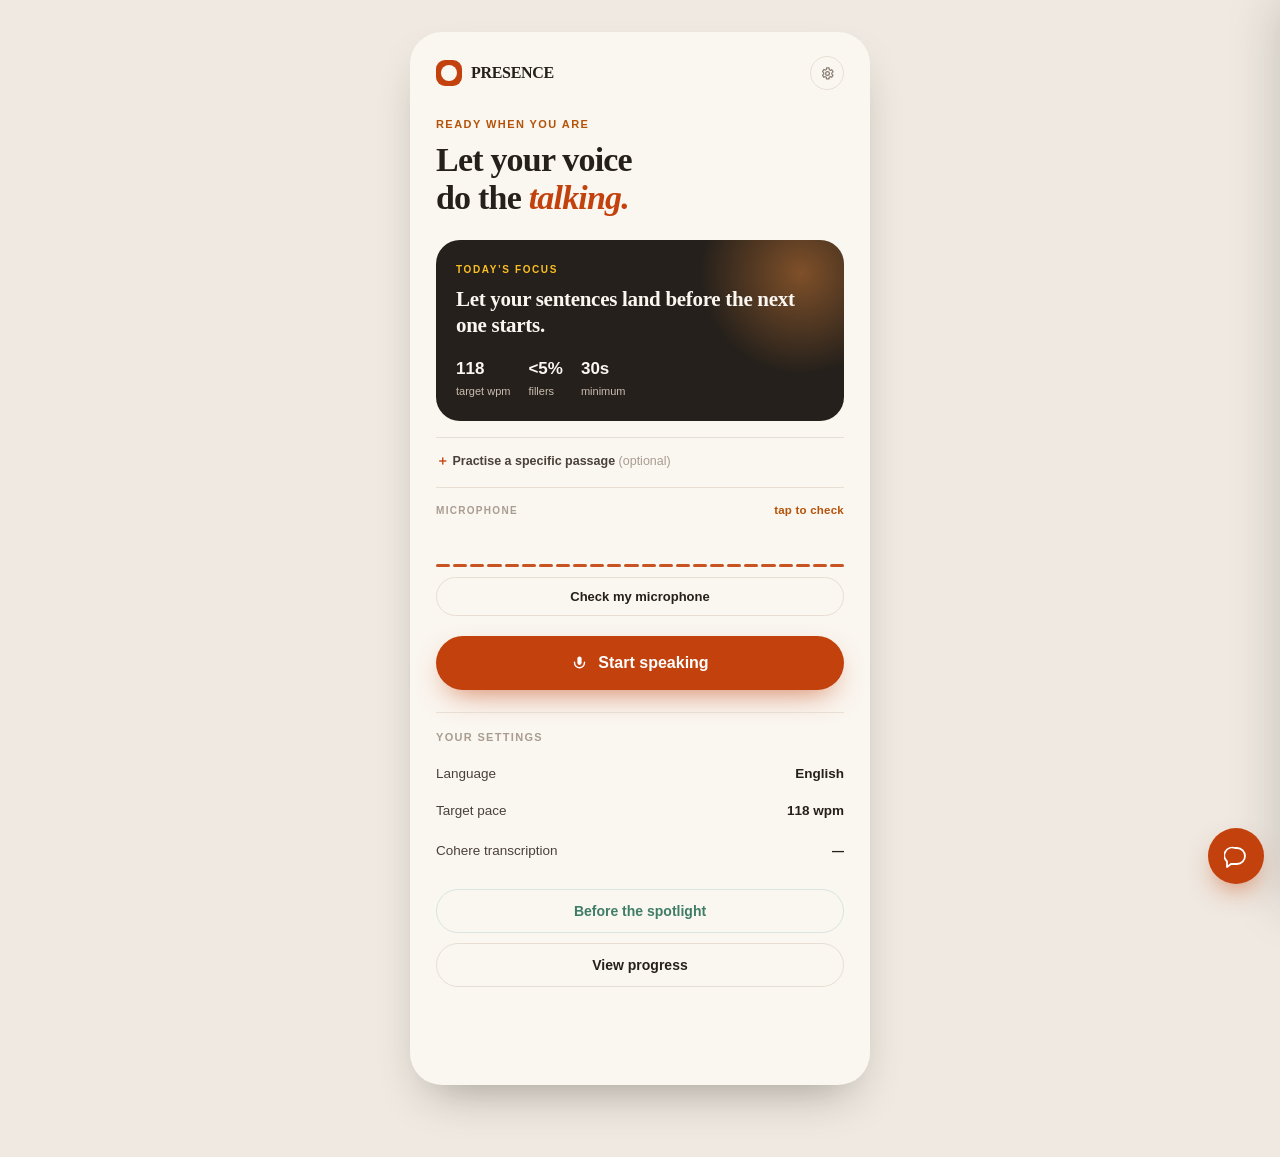
==== presence/static/index.html @ 33966656 "Add a floating chatbot available on every screen The chat existed but only as a card on the report s" ====
<!doctype html>
<html lang="en">
<head>
<meta charset="utf-8">
<meta name="viewport" content="width=device-width, initial-scale=1, viewport-fit=cover">
<meta name="theme-color" content="#faf6f0">
<title>PRESENCE AI — pacing coach</title>
<link rel="stylesheet" href="app.css">
</head>
<body>
<main class="app" id="presenceApp">

  <header class="topbar">
    <div class="brandmark">
      <div class="mark" aria-hidden="true"></div>
      <span class="brandname">PRESENCE</span>
    </div>
    <button class="iconbtn" id="openSidebar" aria-label="Open settings" aria-controls="sidebar" aria-expanded="false">
      <svg viewBox="0 0 24 24"><circle cx="12" cy="12" r="3"/><path d="M19 12a7 7 0 0 0-.1-1l2-1.6-2-3.4-2.4 1a7 7 0 0 0-1.7-1L14.5 3h-4l-.3 2.6a7 7 0 0 0-1.7 1l-2.4-1-2 3.4L6 11a7 7 0 0 0 0 2l-2 1.6 2 3.4 2.4-1a7 7 0 0 0 1.7 1l.3 2.6h4l.3-2.6a7 7 0 0 0 1.7-1l2.4 1 2-3.4-2-1.6a7 7 0 0 0 .1-1z"/></svg>
    </button>
  </header>

  <!-- ================================================== 1. HOME -->
  <section class="screen active" id="readyScreen" data-screen="ready" aria-label="Ready to practice">
    <div class="greet">
      <div class="eyebrow" id="micStatus">Ready when you are</div>
      <h1>Let your voice<br>do the <em>talking.</em></h1>
    </div>

    <div class="stage">
      <div class="stage-label">Today’s focus</div>
      <h2>Let your sentences land before the next one starts.</h2>
      <div class="stage-meta">
        <div><b data-bind="targetWpm">118</b>target wpm</div>
        <div><b>&lt;5%</b>fillers</div>
        <div><b>30s</b>minimum</div>
      </div>
    </div>

    <!-- Practice passage. Optional: the student can paste the text they will
         read, so the transcript can be compared against what was intended.
         Empty means free speech, which is the default. -->
    <details class="passage">
      <summary>Practise a specific passage <span class="dim">(optional)</span></summary>
      <p class="cardnote">Paste what you plan to say. It appears above the transcript while you speak, so you can glance at it.</p>
      <textarea id="passageInput" rows="3" placeholder="Paste your speech or paragraph here…"></textarea>
    </details>

    <!-- Microphone check before recording.
         The live meter only existed on the speaking screen, so a student
         discovered a broken or muted mic only AFTER pressing start. This
         puts the same measurement on the home screen, idle and honest. -->
    <div class="miccheck">
      <div class="miccheck-row">
        <span class="miccheck-label">Microphone</span>
        <span class="miccheck-state" id="homeMicState">tap to check</span>
      </div>
      <div class="speaker speaker-home" id="homeWaveform" aria-label="Microphone level" role="img"></div>
      <button class="ghostbtn miccheck-btn" id="micCheckBtn">Check my microphone</button>
    </div>

    <button class="record" id="startBtn">
      <svg viewBox="0 0 24 24" aria-hidden="true"><path d="M12 2a3 3 0 0 1 3 3v6a3 3 0 0 1-6 0V5a3 3 0 0 1 3-3z"/><path d="M5 10v1a7 7 0 0 0 14 0v-1" stroke="currentColor" stroke-width="2" fill="none" stroke-linecap="round"/></svg>
      Start speaking
    </button>

    <div class="targets">
      <div class="targets-head">Your settings</div>
      <button class="trow asbtn" id="languageQuick">
        <span>Language</span>
        <span id="languageLabel">English</span>
      </button>
      <div class="trow"><span>Target pace</span><span data-bind="targetWpm">118 wpm</span></div>
      <div class="trow"><span>Cohere transcription</span><span class="dim" id="homeKeyState">—</span></div>
    </div>

    <div class="homerow">
      <button class="ghostbtn spotlink" id="spotlightBtn">Before the spotlight</button>
      <button class="ghostbtn" id="progressBtn">View progress</button>
    </div>
  </section>

  <!-- ================================================== 2. SPEAKING -->
  <section class="screen" id="liveScreen" data-screen="live" aria-label="Speaking practice">
    <div class="livetop">
      <span class="rec-dot"><i></i><span id="audioState">Listening</span></span>
      <span class="clock" id="sessionTimer">00:00</span>
    </div>

    <!-- The live speaker meter, carried from Concept B and recoloured for A.
         Its job: prove the microphone is actually hearing the student. -->
    <div class="speaker" id="waveform" aria-label="Microphone level" role="img" aria-description="Live microphone level">
      <!-- Bars are created in JS from the live analyser. Empty here so
           there is never a moment showing fake heights. -->
    </div>
    <div class="speaker-label">
      <span>Microphone</span>
      <span class="lv" id="micLive">starting…</span>
    </div>

    <!-- The transcript. Lyric-style: newest line bright, earlier faded. -->
    <div class="transcript" id="transcriptPanel" data-transcript aria-live="polite">
      <span class="transcript-empty">Listening…</span>
    </div>

    <div class="metricstrip">
      <div class="mcell"><div class="mval" id="liveWpm">—</div><div class="mlbl">WPM</div></div>
      <div class="mcell"><div class="mval" id="fillerRate">—</div><div class="mlbl">Fillers</div></div>
      <div class="mcell"><div class="mval" id="pauseRate">—</div><div class="mlbl">Pauses</div></div>
      <div class="mcell"><div class="mval" id="voicePercent">—</div><div class="mlbl">Level</div></div>
      <div class="mcell"><div class="mval" id="liveSteady">—</div><div class="mlbl">Steady</div></div>
    </div>

    <div class="coachtip">
      <span class="sym">!</span>
      <div>
        <strong id="feedbackTitle">AI COACH</strong>
        <p id="feedbackText">Your live tip will appear here.</p>
      </div>
    </div>

    <!-- The pace arc is kept for the report screen's gauge semantics. -->
    <svg class="hidden-arc" aria-hidden="true" viewBox="0 0 220 142">
      <path id="paceArc" d="M22 122 A92 92 0 0 1 198 122" fill="none" stroke="#c2410c"
            stroke-width="13" stroke-linecap="round" pathLength="100" stroke-dasharray="0 100"/>
    </svg>
    <p class="sr-only" id="paceStatus" aria-live="polite">Waiting for speech</p>

    <div class="passageview" id="passageView" hidden></div>

    <div class="stops">
      <button class="stop" id="pauseBtn" aria-label="Pause session">
        <svg viewBox="0 0 24 24"><rect x="8" y="6" width="3" height="12" rx="1"/><rect x="14" y="6" width="3" height="12" rx="1"/></svg>
      </button>
      <button class="stop stopend" id="endBtn" aria-label="End session">
        <svg viewBox="0 0 24 24"><rect x="6.5" y="6.5" width="11" height="11" rx="1.5"/></svg>
      </button>
    </div>
  </section>

  <!-- ================================================== 3. REPORT -->
  <section class="screen" id="reportScreen" data-screen="report" aria-label="Session report">
    <div class="eyebrow">Session complete</div>
    <h1 class="rptitle" id="reportTitle">Nice work.</h1>

    <div class="scorebar">
      <div class="scorewrap">
        <svg viewBox="0 0 120 120" aria-hidden="true">
          <circle cx="60" cy="60" r="50" fill="none" stroke="#e8dfd4" stroke-width="9"/>
          <circle id="scoreArc" cx="60" cy="60" r="50" fill="none" stroke="#c2410c"
                  stroke-width="9" stroke-linecap="round" pathLength="100"
                  stroke-dasharray="0 100" transform="rotate(-90 60 60)"/>
        </svg>
        <div class="scorenum" id="overallScore">0%</div>
      </div>
      <div class="scoremeta">
        <strong id="reportFeedbackTitle">—</strong>
        <p id="reportFeedback">—</p>
      </div>
    </div>

    <div class="rgrid">
      <div class="rcell"><b id="finalWpm">—</b><span>AVG WPM</span></div>
      <div class="rcell"><b id="finalFillers">—</b><span>FILLER RATE</span></div>
      <div class="rcell"><b id="finalPauses">—</b><span>PAUSES</span></div>
      <div class="rcell"><b id="finalVoice">—</b><span>VOICE LEVEL</span></div>
      <div class="rcell"><b id="finalSteady">—</b><span>VOICE STEADINESS</span></div>
    </div>
    <p class="rnote" id="reportWpm">—</p>

    <div class="card">
      <div class="cardhead">WHAT YOU SAID</div>
      <div class="transcript static" id="reportTranscript">
        <span class="transcript-empty">No transcript yet.</span>
      </div>
      <p class="cardnote" id="transcriptSource"></p>
    </div>

    <div class="card">
      <div class="cardhead">FEELING NERVOUS?</div>
      <p class="cardnote">Presenting in a second language is stressful. This is a slow reset — breathing, not advice.</p>
      <div class="calmbtns">
        <button class="ghostbtn" id="calmBtn">Breathe with me</button>
        <button class="ghostbtn" id="calmStopBtn" disabled>Stop</button>
      </div>
      <p class="calmphase" id="calmPhase" hidden></p>
      <p class="calmtext" id="calmText" hidden></p>
    </div>

    <div class="card">
      <div class="cardhead">AUDIENCE SIMULATOR</div>
      <p class="cardnote">A judge asks. You answer out loud. The tool measures how you delivered it — not whether the answer was right.</p>
      <div class="audq" id="audienceQuestion">Press for a question.</div>
      <div class="calmbtns">
        <button class="ghostbtn" id="audienceBtn">Ask me a question</button>
      </div>
      <p class="cardnote" id="audienceNote"></p>
    </div>

    <!-- The chat itself lives in the floating panel so it is reachable from
         every screen. This card is the report-screen shortcut to it. -->
    <div class="card">
      <div class="cardhead">ASK THE COACH</div>
      <p class="cardnote">Questions about your numbers, your nerves, or what to fix first.</p>
      <div class="calmbtns">
        <button class="ghostbtn" id="openChatFromReport">Open the coach</button>
      </div>
    </div>

    <div class="endbtns">
      <button class="ghostbtn" id="againBtn">Practise again</button>
      <button class="ghostbtn" id="reportProgressBtn">See progress</button>
      <button class="ghostbtn" id="exportBtn">Save result</button>
    </div>
  </section>

  <!-- ================================================== 4. PROGRESS -->
  <section class="screen" id="progressScreen" data-screen="progress" aria-label="Progress across sessions">
    <div class="eyebrow">Your history</div>
    <h1 class="rptitle">You are climbing.</h1>
    <p class="rsub">Every session is kept. This is why a page beats a chat window.</p>

    <div class="stairs" id="stairs"></div>
    <div class="stairs-note"><span>earlier</span><span>latest</span></div>

    <div class="delta">
      <div class="dlabel"><strong id="deltaTitle">No sessions yet</strong><span>against your own target</span></div>
      <div class="dnum" id="deltaNum">—</div>
    </div>

    <div class="delta best">
      <div class="dlabel"><strong id="bestPace">—</strong><span id="bestPaceLabel">no sessions yet</span></div>
      <div class="dnum bestnum">BEST</div>
    </div>

    <!-- Before / after: the last two sessions side by side. -->
    <div class="card">
      <div class="cardhead">BEFORE &amp; AFTER</div>
      <p class="cardnote" id="compareNote">Comparing your two most recent sessions.</p>
      <div class="cmp" id="compare"></div>
    </div>

    <!-- Speech heatmap: one cell per second of the last session. -->
    <div class="card">
      <div class="cardhead">WHERE IT HAPPENED</div>
      <p class="cardnote" id="heatmapNote">Your last session, second by second. Tap a band to read what happened there.</p>
      <div class="heatmap" id="heatmap"></div>
      <div class="heatlegend">
        <span><i class="sw fast"></i>fast</span>
        <span><i class="sw slow"></i>slow</span>
        <span><i class="sw fillers"></i>fillers</span>
        <span><i class="sw pause"></i>pause</span>
        <span><i class="sw quiet"></i>quiet</span>
      </div>
      <p class="cardnote" id="heatDetail"></p>
    </div>

    <!-- Achievements and personal records. -->
    <div class="card">
      <div class="cardhead">ACHIEVEMENTS</div>
      <div class="achv" id="achievements"></div>
      <div class="recordrow" id="records"></div>
    </div>

    <!-- Training roadmap from the latest session's measured weaknesses. -->
    <div class="card">
      <div class="cardhead">YOUR TRAINING PLAN</div>
      <p class="cardnote" id="roadmapNote"></p>
      <div class="roadmap" id="roadmap"></div>
    </div>

    <div class="sessionlist" id="sessionList">
      <p class="cardnote">No sessions recorded yet. Your first one will appear here.</p>
    </div>

    <div class="endbtns">
      <button class="ghostbtn" id="progressBackBtn">Back</button>
    </div>
  </section>

  <!-- ============================================ 5. BEFORE THE SPOTLIGHT

       A calmer room: cream and sage, slower motion, nothing scored.
       Icon-led by design: a nervous student should not have to read a page
       to find the next thing to do, so each action is a symbol first and a
       word second. Every bound id from the previous version is preserved. -->
  <section class="screen calm" id="spotlightScreen" data-screen="spotlight"
           aria-label="Before the spotlight">

    <div class="spot-head">
      <div class="spot-eyebrow">Before the spotlight</div>
      <h1 class="spot-title">Breathe.<br><em>You’re ready.</em></h1>
    </div>

    <!-- Three large symbols, not three rows of text. -->
    <div class="spot-tiles">
      <button class="tile" id="breatheBtn" aria-label="Breathe with me">
        <svg viewBox="0 0 24 24" aria-hidden="true">
          <circle cx="12" cy="12" r="9"/><circle cx="12" cy="12" r="4"/>
        </svg>
        <span>Breathe</span>
        <small>4 · 2 · 6</small>
      </button>

      <button class="tile" id="groundBtn" aria-label="Ground yourself">
        <svg viewBox="0 0 24 24" aria-hidden="true">
          <path d="M12 3v18M3 12h18M6 6l12 12M18 6L6 18"/>
        </svg>
        <span>Ground</span>
        <small>5-4-3-2-1</small>
      </button>

      <button class="tile" id="confidenceBtn" aria-label="Say one sentence">
        <svg viewBox="0 0 24 24" aria-hidden="true">
          <path d="M12 2a3 3 0 0 1 3 3v6a3 3 0 0 1-6 0V5a3 3 0 0 1 3-3z"/>
          <path d="M5 11v1a7 7 0 0 0 14 0v-1"/>
        </svg>
        <span>Say it</span>
        <small>2 min</small>
      </button>
    </div>

    <!-- Breathing -->
    <div class="spot-card" id="breatheCard" hidden>
      <div class="spot-orb" id="spotOrb">
        <div><div class="spot-count" id="spotCount">4</div>
             <div class="spot-phase" id="spotPhase">Breathe in</div></div>
      </div>
      <p class="spot-note" id="spotBreathNote">Through your nose.</p>
      <div class="spot-btns">
        <button class="ghostbtn" id="spotBreatheStart">Start</button>
        <button class="ghostbtn" id="spotBreatheStop" disabled>Stop</button>
      </div>
    </div>

    <!-- Grounding -->
    <div class="spot-card" id="groundCard" hidden>
      <div class="spot-cardhead">
        <strong id="groundTitle">Five things you can see.</strong>
        <span id="groundStep">1 / 5</span>
      </div>
      <div class="spot-dots" id="groundDots"></div>
      <p class="spot-note" id="groundHint">Look around the room.</p>
      <div class="spot-btns">
        <button class="ghostbtn" id="groundNext">Next</button>
        <button class="ghostbtn" id="groundDone">Done</button>
      </div>
    </div>

    <!-- Confidence session -->
    <div class="spot-card" id="confidenceCard" hidden>
      <div class="spot-cardhead"><strong>Two-minute reset</strong><span id="confStage">Ready</span></div>
      <p class="spot-note" id="confText">Breathe once, then say your opening line.</p>
      <div class="spot-btns">
        <input id="openingInput" type="text" placeholder="Your first sentence (optional)">
      </div>
      <div class="spot-btns">
        <button class="ghostbtn" id="confStart">Begin</button>
        <button class="ghostbtn" id="confStop" disabled>Stop</button>
      </div>
    </div>

    <!-- Checklist: icon rows, label only. -->
    <div class="spot-card">
      <div class="spot-cardhead">
        <strong>Ready?</strong>
        <span id="checkCount">0 / 6</span>
      </div>
      <div class="spot-checklist" id="spotChecklist"></div>
    </div>

    <!-- Reminder -->
    <div class="spot-card reminder">
      <div class="spot-cardhead">
        <strong>Remember</strong>
        <span>FROM YOUR PROGRESS</span>
      </div>
      <p class="spot-note" id="spotReminder">Record once, and a reminder appears here.</p>
    </div>

    <div class="endbtns">
      <button class="ghostbtn" id="spotBackBtn">Back</button>
    </div>
  </section>

  <!-- ============================================ CHATBOT (all screens)

       A single floating assistant rather than a card buried in one report.
       It holds the ONLY chatLog / chatInput / chatSendBtn elements, so the
       existing send logic drives it without duplication. -->
  <button class="chat-fab" id="chatFab" aria-label="Open the coach" aria-expanded="false">
    <svg viewBox="0 0 24 24" aria-hidden="true">
      <path d="M21 12a8 8 0 0 1-8 8H7l-4 3v-5.5A8 8 0 0 1 11 4h2a8 8 0 0 1 8 8z"/>
    </svg>
    <span class="chat-fab-dot" id="chatFabDot" hidden></span>
  </button>

  <div class="chat-panel" id="chatPanel" aria-hidden="true" role="dialog" aria-label="Coach chat">
    <div class="chat-panel-head">
      <div>
        <strong>Your coach</strong>
        <span id="chatPanelSub">Answers from your measurements</span>
      </div>
      <button class="chat-close" id="chatClose" aria-label="Close chat">
        <svg viewBox="0 0 24 24"><path d="m6 6 12 12M18 6 6 18"/></svg>
      </button>
    </div>

    <div class="chatlog" id="chatLog" aria-live="polite"></div>

    <div class="chatrow">
      <input id="chatInput" type="text" placeholder="What should I work on first?"
             autocomplete="off" enterkeyhint="send">
      <button id="chatSendBtn">Send</button>
    </div>
    <p class="cardnote" id="chatNote">Answers come from your own measurements.</p>
  </div>

  <div class="scrim" id="scrim"></div>

  <!-- ================================================== SETTINGS -->
  <aside class="sidebar" id="sidebar" aria-label="Settings" aria-hidden="true">
    <div class="sidehead">
      <h2>Settings</h2>
      <button class="iconbtn" id="closeSidebar" aria-label="Close settings">
        <svg viewBox="0 0 24 24"><path d="m6 6 12 12M18 6 6 18"/></svg>
      </button>
    </div>

    <div class="side-section">
      <h3>Speech</h3>
      <div class="field">
        <label for="languageSelect">Language</label>
        <select id="languageSelect">
          <option value="en-US" selected>English (US)</option>
          <option value="en-GB">English (UK)</option>
          <option value="ar-SA">Arabic — العربية · Saudi</option>
          <option value="ar">Arabic — العربية</option>
          <option value="es-ES">Spanish — Español</option>
          <option value="fr-FR">French — Français</option>
          <option value="de-DE">German — Deutsch</option>
          <option value="it-IT">Italian — Italiano</option>
          <option value="pt-PT">Portuguese — Português</option>
          <option value="nl-NL">Dutch — Nederlands</option>
          <option value="pl-PL">Polish — Polski</option>
          <option value="el-GR">Greek — Ελληνικά</option>
          <option value="tr-TR">Turkish — Türkçe</option>
          <option value="vi-VN">Vietnamese — Tiếng Việt</option>
          <option value="zh-CN">Chinese — 中文</option>
          <option value="ja-JP">Japanese — 日本語</option>
          <option value="ko-KR">Korean — 한국어</option>
        </select>
      </div>
      <div class="field">
        <label for="targetWpmInput">Target pace (WPM)</label>
        <input id="targetWpmInput" type="number" min="60" max="240" value="118">
      </div>
      <div class="field">
        <label for="coachStyle">Coaching style</label>
        <select id="coachStyle">
          <option>Encouraging</option><option>Professional</option><option>Strict</option>
        </select>
      </div>
    </div>

    <div class="side-section">
      <h3>1. Cohere key — transcription</h3>
      <p class="note">From <strong>dashboard.cohere.com</strong>. Turns speech into text. Without it the page still measures, but nothing is typed on screen.</p>
      <div class="field">
        <label for="apiKey">Cohere API key</label>
        <div class="keywrap">
          <input id="apiKey" type="password" autocomplete="off" placeholder="Paste your Cohere key">
          <button type="button" id="toggleKey" aria-label="Show or hide Cohere key">Show</button>
        </div>
      </div>
      <p class="note" id="cohereKeyStatus">Not set yet.</p>
    </div>

    <div class="side-section">
      <h3>2. AI chat key — optional</h3>
      <p class="note">A <strong>different</strong> provider (OpenCode, OpenAI, Ollama) for the coach chat. Empty is fine: chat answers from your own numbers instead.</p>
      <div class="field">
        <label for="llmKey">AI provider key</label>
        <div class="keywrap">
          <input id="llmKey" type="password" autocomplete="off" placeholder="Optional">
          <button type="button" id="toggleLlmKey" aria-label="Show or hide AI key">Show</button>
        </div>
      </div>
      <div class="field">
        <label for="apiEndpoint">AI chat endpoint</label>
        <input id="apiEndpoint" type="url" placeholder="https://opencode.ai/inference/openai/v1">
      </div>
    </div>

    <div class="side-section">
      <h3>Feedback</h3>
      <div class="field">
        <label for="feedbackFrequency">AI feedback frequency</label>
        <select id="feedbackFrequency">
          <option value="low">Occasional</option>
          <option value="medium" selected>Balanced</option>
          <option value="high">Frequent</option>
        </select>
      </div>
    </div>

    <button class="savebtn" id="saveSettings">Save settings</button>
  </aside>

  <div class="toast" id="toast" role="status" aria-live="polite"></div>
</main>

<script src="app.js"></script>
</body>
</html>
---- presence/static/app.css ----
/* PRESENCE AI — Concept C "Warm Stage" + live speaker meter
 *
 * Design intent
 *  - Paper and ink, not glass and glow. The user is a nervous school student
 *    about to stand up and speak; warm tones steady her, dark tech tones do not.
 *  - The metaphor is a stage: one bold recording object, the transcript read
 *    like a script, progress shown as steps climbed.
 *  - One accent colour (terracotta) does all the signalling. Nothing else is
 *    coloured, so an accent always means "look here".
 *
 * Assets are linked RELATIVELY (app.css, app.js) so the page also renders when
 * index.html is opened straight from disk.
 */

:root {
  /* Warm neutrals */
  --paper: #faf6f0;
  --paper-2: #f2ece3;
  --ink: #25201b;
  --ink-soft: #4a4139;
  --muted: #8a7d72;
  --faint: #a99c90;
  --rule: #e8dfd4;

  /* One accent, used sparingly */
  --accent: #c2410c;
  --accent-soft: #fde4d4;
  --accent-ink: #b45309;

  /* Semantic, only for real warnings */
  --warn: #b45309;
  --bad: #c2410c;
  --good: #15803d;

  --radius: 24px;
  --shadow: 0 22px 48px -20px rgba(37, 32, 27, .42);
}

* { box-sizing: border-box; margin: 0; padding: 0; }

html { -webkit-text-size-adjust: 100%; }

body {
  background: #efe9e1;
  color: var(--ink);
  font: 16px/1.5 "Inter", -apple-system, BlinkMacSystemFont, "Segoe UI", Roboto,
        "Helvetica Neue", Arial, sans-serif;
  -webkit-font-smoothing: antialiased;
  min-height: 100dvh;
  display: flex;
  justify-content: center;
  padding: 0 0 env(safe-area-inset-bottom);
}

/* The app presents as a single warm sheet, full-bleed on a phone and a
   centred card on a desktop. Mobile-first: these are the phone styles. */
.app {
  width: 100%;
  max-width: 460px;
  background: var(--paper);
  min-height: 100dvh;
  display: flex;
  flex-direction: column;
  padding: 0 22px calc(24px + env(safe-area-inset-bottom));
  position: relative;
  overflow-x: hidden;
}

@media (min-width: 620px) {
  body { padding: 32px 24px; align-items: flex-start; }
  .app {
    min-height: 0;
    border-radius: 32px;
    box-shadow: var(--shadow);
    padding: 6px 26px 30px;
    margin-bottom: 40px;
  }
}

/* ---------------------------------------------------------------- topbar */

.topbar {
  display: flex;
  justify-content: space-between;
  align-items: center;
  padding: 18px 0 4px;
  flex: none;
}

.brandmark { display: flex; align-items: center; gap: 9px; }

.mark {
  width: 26px; height: 26px;
  border-radius: 9px;
  background: var(--accent);
  position: relative;
  flex: none;
}

.mark::after {
  content: '';
  position: absolute;
  inset: 7px;
  border-radius: 50%;
  background: var(--paper);
  box-shadow: 0 0 0 2px var(--paper);
}

.brandname {
  font-family: "Fraunces", Georgia, "Times New Roman", serif;
  font-weight: 900;
  font-size: 16px;
  letter-spacing: -.3px;
}

.iconbtn {
  width: 34px; height: 34px;
  border-radius: 50%;
  border: 1.5px solid var(--rule);
  background: transparent;
  display: grid;
  place-items: center;
  color: var(--muted);
  cursor: pointer;
  flex: none;
  transition: border-color .18s ease, color .18s ease;
}

.iconbtn:hover { border-color: var(--faint); color: var(--ink); }
.iconbtn svg { width: 15px; height: 15px; stroke: currentColor; fill: none; stroke-width: 2; stroke-linecap: round; stroke-linejoin: round; }

/* ---------------------------------------------------------------- screens */

.screen {
  display: none;
  flex: 1;
  flex-direction: column;
  min-height: 0;
  animation: fade .32s ease;
}

.screen.active { display: flex; }

@keyframes fade {
  from { opacity: 0; transform: translateY(6px); }
  to   { opacity: 1; transform: none; }
}

/* ------------------------------------------------------------------ home */

.greet { padding: 22px 0 0; }

.eyebrow {
  font-size: 11px;
  font-weight: 700;
  letter-spacing: .13em;
  text-transform: uppercase;
  color: var(--accent-ink);
}

.greet h1, .rptitle {
  font-family: "Fraunces", Georgia, serif;
  font-size: clamp(28px, 8.2vw, 34px);
  font-weight: 600;
  line-height: 1.14;
  letter-spacing: -.8px;
  margin-top: 8px;
}

.greet h1 em { font-style: italic; color: var(--accent); }

/* The stage card — the signature object. One dark block per screen. */
.stage {
  margin-top: 22px;
  background: var(--ink);
  border-radius: var(--radius);
  padding: 22px 20px;
  position: relative;
  overflow: hidden;
  color: var(--paper);
  flex: none;
}

.stage::before {
  content: '';
  position: absolute;
  width: 210px; height: 210px;
  border-radius: 50%;
  background: radial-gradient(circle, rgba(251, 146, 60, .42), transparent 68%);
  top: -72px; right: -62px;
  pointer-events: none;
}

.stage-label {
  font-size: 10px;
  letter-spacing: .16em;
  text-transform: uppercase;
  color: #fbbf24;
  font-weight: 700;
  position: relative;
}

.stage h2 {
  font-family: "Fraunces", Georgia, serif;
  font-size: 21px;
  font-weight: 600;
  line-height: 1.24;
  margin-top: 9px;
  position: relative;
  letter-spacing: -.3px;
}

.stage-meta { display: flex; gap: 18px; margin-top: 18px; position: relative; flex-wrap: wrap; }
.stage-meta div { font-size: 11px; color: #c9bdb1; }
.stage-meta b {
  display: block;
  font-size: 17px;
  color: var(--paper);
  font-weight: 700;
  margin-bottom: 1px;
  font-variant-numeric: tabular-nums;
}

/* The one primary action on the home screen. Deliberately huge. */
.record {
  margin-top: 20px;
  width: 100%;
  border: 0;
  border-radius: 99px;
  padding: 18px;
  background: var(--accent);
  color: #fff;
  font-family: inherit;
  font-size: 16px;
  font-weight: 700;
  display: flex;
  align-items: center;
  justify-content: center;
  gap: 10px;
  cursor: pointer;
  flex: none;
  box-shadow: 0 12px 30px -12px rgba(194, 65, 12, .75);
  transition: transform .12s ease, filter .16s ease;
}

.record:hover { filter: brightness(1.06); }
.record:active { transform: translateY(1px); }
.record svg { width: 17px; height: 17px; fill: #fff; }

.record:disabled { opacity: .55; cursor: not-allowed; }

/* Settings summary — plain ruled rows, not a dashboard. */
.targets { margin-top: 22px; padding-top: 16px; border-top: 1px solid var(--rule); flex: none; }

.targets-head {
  font-size: 11px;
  font-weight: 700;
  letter-spacing: .12em;
  text-transform: uppercase;
  color: var(--faint);
  margin-bottom: 10px;
}

.trow {
  display: flex;
  justify-content: space-between;
  align-items: center;
  padding: 10px 0;
  font-size: 13.5px;
  color: var(--ink-soft);
  width: 100%;
  background: none;
  border: 0;
  font-family: inherit;
  text-align: left;
}

.trow span:last-child { font-weight: 700; color: var(--ink); font-variant-numeric: tabular-nums; }
.trow .dim { color: var(--faint); font-weight: 500; font-size: 12px; }
.trow.asbtn { cursor: pointer; }
.trow.asbtn:hover span:last-child { color: var(--accent); }

.homerow { margin-top: auto; padding-top: 18px; padding-bottom: 68px; flex: none; }

.ghostbtn {
  width: 100%;
  border: 1.5px solid var(--rule);
  background: transparent;
  color: var(--ink);
  border-radius: 99px;
  padding: 13px;
  font-family: inherit;
  font-size: 14px;
  font-weight: 650;
  cursor: pointer;
  transition: border-color .16s ease, color .16s ease;
}

.ghostbtn:hover:not(:disabled) { border-color: var(--accent); color: var(--accent); }
.ghostbtn:disabled { opacity: .45; cursor: not-allowed; }

/* --------------------------------------------------------------- speaking */

.livetop {
  display: flex;
  justify-content: space-between;
  align-items: center;
  padding: 16px 0 0;
  flex: none;
}

.rec-dot {
  display: inline-flex;
  align-items: center;
  gap: 7px;
  font-size: 11px;
  font-weight: 700;
  letter-spacing: .1em;
  text-transform: uppercase;
  color: var(--accent);
}

.rec-dot i {
  width: 8px; height: 8px;
  border-radius: 50%;
  background: var(--accent);
  display: block;
  animation: pulse 1.8s ease-in-out infinite;
}

@keyframes pulse {
  0%, 100% { opacity: 1; transform: scale(1); }
  50%      { opacity: .45; transform: scale(.82); }
}

.clock {
  font-size: 13px;
  font-weight: 700;
  font-variant-numeric: tabular-nums;
  color: var(--muted);
}

/* Live speaker meter — carried from Concept B, recoloured into A's palette.
   Its purpose is reassurance: it proves the mic is hearing her. */
.speaker {
  margin-top: 16px;
  display: flex;
  align-items: center;
  gap: 3px;
  height: 44px;
  padding-bottom: 12px;
  border-bottom: 1px solid var(--rule);
  flex: none;
}

/*
   The bars are driven by the live microphone, not by a CSS animation.
   Height is set in JS from real frequency energy, so a silent room shows a
   flat row and loud speech fills it. No animation here on purpose: a timer
   would move identically regardless of whether the mic worked.
*/
.speaker i {
  flex: 1;
  border-radius: 2px;
  background: var(--accent);
  opacity: .9;
  min-height: 3px;
  height: 3px;
  align-self: flex-end;
  /* Smooth the step between frames without hiding the real level. */
  transition: height .06s linear;
}

.speaker i.soft { opacity: .32; }

.speaker-label {
  display: flex;
  justify-content: space-between;
  align-items: center;
  margin-top: 8px;
  font-size: 9.5px;
  font-weight: 700;
  letter-spacing: .13em;
  text-transform: uppercase;
  color: var(--faint);
  flex: none;
}

.speaker-label .lv { color: var(--accent); }

/* The transcript, styled like on-screen lyrics: newest bright, earlier
   faded and slightly blurred. No "upcoming" region — the later words do not
   exist yet, and inventing a dim future line would be showing words nobody
   said. */
.transcript {
  flex: 1;
  min-height: 90px;
  margin-top: 14px;
  overflow-y: auto;
  position: relative;
  line-height: 1.55;
  scroll-behavior: smooth;
  -webkit-mask-image: linear-gradient(to bottom, transparent 0, #000 44px, #000 100%);
  mask-image: linear-gradient(to bottom, transparent 0, #000 44px, #000 100%);
  scrollbar-width: none;
  padding-top: 6px;
}

.transcript::-webkit-scrollbar { display: none; }
.transcript.static { max-height: none; overflow: visible; mask-image: none; -webkit-mask-image: none; }

.transcript .line {
  display: block;
  margin-bottom: 9px;
  font-family: "Fraunces", Georgia, serif;
  letter-spacing: -.2px;
  transition: filter .35s ease, opacity .35s ease, color .35s ease, font-size .35s ease;
}

.transcript .line.current { font-size: 22px; font-weight: 600; color: var(--ink); }
.transcript .line.past    { font-size: 17px; font-weight: 400; color: var(--faint); opacity: .62; filter: blur(.4px); }

.transcript .filler {
  color: var(--accent);
  font-weight: 700;
  background: var(--accent-soft);
  border-radius: 5px;
  padding: 0 4px;
}

.transcript-empty { color: var(--faint); font-style: italic; font-family: "Fraunces", Georgia, serif; font-size: 17px; }

.metricstrip {
  display: flex;
  border-top: 1px solid var(--rule);
  padding: 14px 0 2px;
  flex: none;
}

.mcell { flex: 1; text-align: center; position: relative; min-width: 0; }

.mcell + .mcell::before {
  content: '';
  position: absolute;
  left: 0; top: 4px; bottom: 4px;
  width: 1px;
  background: var(--rule);
}

.mval {
  font-size: clamp(17px, 5.4vw, 21px);
  font-weight: 700;
  font-variant-numeric: tabular-nums;
  letter-spacing: -.5px;
}

.mval.warn { color: var(--warn); }

.mlbl {
  font-size: 9px;
  letter-spacing: .1em;
  text-transform: uppercase;
  color: var(--faint);
  margin-top: 3px;
  white-space: nowrap;
  overflow: hidden;
  text-overflow: ellipsis;
}

.coachtip {
  background: #fdf3e7;
  border-radius: 16px;
  padding: 12px 14px;
  margin: 12px 0 0;
  display: flex;
  gap: 10px;
  flex: none;
  align-items: flex-start;
}

.coachtip .sym {
  width: 20px; height: 20px;
  border-radius: 50%;
  background: var(--accent);
  flex: none;
  display: grid;
  place-items: center;
  color: #fff;
  font-size: 11px;
  font-weight: 800;
  margin-top: 1px;
}

.coachtip > div { min-width: 0; }

.coachtip strong {
  display: block;
  font-size: 9.5px;
  letter-spacing: .13em;
  color: var(--accent-ink);
  margin-bottom: 3px;
}

.coachtip p { font-size: 12.5px; line-height: 1.45; color: var(--ink-soft); overflow-wrap: anywhere; }

.hidden-arc { position: absolute; width: 0; height: 0; overflow: hidden; }
.sr-only {
  position: absolute; width: 1px; height: 1px;
  padding: 0; margin: -1px; overflow: hidden;
  clip: rect(0 0 0 0); white-space: nowrap; border: 0;
}

.stops { margin: 14px 0 4px; display: flex; justify-content: center; gap: 16px; flex: none; }

.stop {
  width: 52px; height: 52px;
  border-radius: 50%;
  border: 1.5px solid var(--rule);
  background: #fff;
  color: var(--ink);
  display: grid;
  place-items: center;
  cursor: pointer;
  transition: border-color .16s ease, transform .12s ease;
}

.stop svg { width: 17px; height: 17px; fill: currentColor; }
.stop:hover { border-color: var(--faint); }
.stop:active { transform: scale(.96); }
.stopend { background: var(--ink); color: var(--paper); border-color: var(--ink); }
.stop:disabled { opacity: .4; cursor: not-allowed; }

/* ----------------------------------------------------------------- report */

.rptitle { margin-top: 6px; }
.rsub { font-size: 12.5px; color: var(--muted); margin-top: 6px; }

.scorebar {
  display: flex;
  align-items: center;
  gap: 16px;
  margin-top: 20px;
  padding: 16px;
  background: var(--paper-2);
  border-radius: var(--radius);
  flex: none;
}

.scorewrap { position: relative; width: 84px; height: 84px; flex: none; }
.scorewrap svg { width: 100%; height: 100%; }

.scorenum {
  position: absolute;
  inset: 0;
  display: grid;
  place-items: center;
  font-family: "Fraunces", Georgia, serif;
  font-size: 22px;
  font-weight: 900;
  letter-spacing: -.5px;
}

.scoremeta { min-width: 0; }
.scoremeta strong { display: block; font-size: 14px; margin-bottom: 3px; }
.scoremeta p { font-size: 12.5px; line-height: 1.45; color: var(--ink-soft); overflow-wrap: anywhere; }

.rgrid {
  display: grid;
  grid-template-columns: repeat(4, 1fr);
  gap: 8px;
  margin-top: 14px;
  flex: none;
}

.rcell {
  background: var(--paper-2);
  border-radius: 14px;
  padding: 12px 6px;
  text-align: center;
  min-width: 0;
}

.rcell b {
  display: block;
  font-size: clamp(16px, 5vw, 19px);
  font-weight: 800;
  font-variant-numeric: tabular-nums;
  letter-spacing: -.4px;
}

.rcell span {
  display: block;
  font-size: 8.5px;
  letter-spacing: .08em;
  text-transform: uppercase;
  color: var(--faint);
  margin-top: 3px;
  white-space: nowrap;
  overflow: hidden;
  text-overflow: ellipsis;
}

.rnote { font-size: 11px; color: var(--faint); margin-top: 8px; text-align: center; flex: none; }

.card {
  margin-top: 14px;
  background: #fff;
  border-radius: 20px;
  padding: 16px;
  flex: none;
}

.cardhead {
  font-size: 10px;
  font-weight: 800;
  letter-spacing: .13em;
  text-transform: uppercase;
  color: var(--faint);
  margin-bottom: 10px;
}

.cardnote { font-size: 11.5px; color: var(--muted); line-height: 1.5; margin-top: 8px; }

.calmbtns { display: flex; gap: 8px; margin-top: 12px; }
.calmbtns .ghostbtn { padding: 11px; font-size: 13px; }

.calmphase {
  font-family: "Fraunces", Georgia, serif;
  font-size: 24px;
  font-weight: 800;
  color: var(--accent);
  text-align: center;
  margin: 14px 0 4px;
}

.calmtext { font-size: 13px; color: var(--ink-soft); text-align: center; line-height: 1.5; margin: 0; }

.chatlog {
  display: grid;
  gap: 9px;
  max-height: 44vh;
  overflow-y: auto;
  margin-bottom: 12px;
  -webkit-overflow-scrolling: touch;
}

.chatlog:empty::before {
  content: "Ask about your pace, fillers, freezes or nerves.";
  color: var(--faint);
  font-size: 12.5px;
}

.chatmsg {
  font-size: 14px;
  line-height: 1.55;
  padding: 11px 14px;
  border-radius: 15px;
  max-width: 90%;
  white-space: pre-wrap;
  overflow-wrap: anywhere;
}

.chatmsg.user { justify-self: end; background: var(--accent); color: #fff; border-bottom-right-radius: 5px; }
.chatmsg.coach { justify-self: start; background: var(--paper-2); color: var(--ink); border-bottom-left-radius: 5px; }
.chatmsg.pending { opacity: .6; font-style: italic; }

.chatrow { display: flex; gap: 8px; }

.chatrow input {
  flex: 1;
  min-width: 0;
  font: inherit;
  font-size: 16px;             /* 16px stops iOS zooming on focus */
  padding: 13px 15px;
  border: 1.5px solid var(--rule);
  border-radius: 14px;
  background: var(--paper);
  color: var(--ink);
}

.chatrow input:focus { outline: 2px solid rgba(194, 65, 12, .3); border-color: var(--accent); }

.chatrow button {
  font: inherit;
  font-weight: 700;
  padding: 13px 20px;
  border: 0;
  border-radius: 14px;
  background: var(--accent);
  color: #fff;
  cursor: pointer;
  flex: none;
}

.chatrow button:disabled { opacity: .5; }

/* Clearance for the floating chat button: a fixed element always covers the
   bottom of whatever scrolls under it, so every screen's last row reserves
   room for it rather than hoping a particular button avoids the corner. */
.endbtns { display: flex; gap: 10px; margin-top: 16px; padding-bottom: 72px; flex: none; }

/* --------------------------------------------------------------- progress */

/* The signature progress object: a rising stair of sessions. Reads as
   progress without needing to interpret a chart axis. */
.stairs {
  display: flex;
  align-items: flex-end;
  gap: 9px;
  height: 132px;
  margin-top: 22px;
  flex: none;
}

.bar {
  flex: 1;
  border-radius: 8px 8px 3px 3px;
  background: var(--rule);
  position: relative;
  min-height: 8px;
  transition: background .2s ease;
}

.bar.mid { background: #fb923c; }
.bar.hi { background: var(--accent); }

.bar em {
  position: absolute;
  bottom: -20px;
  left: 0; right: 0;
  text-align: center;
  font-size: 9px;
  color: var(--faint);
  font-weight: 600;
  font-style: normal;
}

.stairs-note {
  display: flex;
  justify-content: space-between;
  font-size: 10px;
  letter-spacing: .08em;
  text-transform: uppercase;
  color: var(--faint);
  font-weight: 700;
  margin-top: 26px;
  flex: none;
}

.delta {
  margin-top: 20px;
  background: var(--ink);
  border-radius: 20px;
  padding: 16px 18px;
  color: var(--paper);
  display: flex;
  justify-content: space-between;
  align-items: center;
  gap: 12px;
  flex: none;
}

.dlabel { min-width: 0; }
.dlabel strong { display: block; font-size: 13px; margin-bottom: 2px; }
.dlabel span { font-size: 11px; color: #c9bdb1; }

.dnum {
  font-family: "Fraunces", Georgia, serif;
  font-size: 30px;
  font-weight: 900;
  letter-spacing: -1px;
  color: #5eead4;
  flex: none;
}

.sessionlist { margin-top: 18px; display: flex; flex-direction: column; flex: none; padding-bottom: 68px; }

.srow {
  display: flex;
  justify-content: space-between;
  align-items: center;
  gap: 10px;
  padding: 12px 0;
  border-bottom: 1px solid var(--rule);
  font-size: 13px;
  color: var(--ink-soft);
}

.srow:last-child { border-bottom: 0; }
.srow .n { font-weight: 600; color: var(--ink); min-width: 0; overflow: hidden; text-overflow: ellipsis; white-space: nowrap; }
.srow .r { color: var(--faint); font-size: 12px; font-variant-numeric: tabular-nums; flex: none; }

.pill {
  font-size: 10.5px;
  font-weight: 700;
  padding: 3px 9px;
  border-radius: 99px;
  background: var(--accent-soft);
  color: var(--accent-ink);
  flex: none;
}

.pill.good { background: #d9f2e6; color: var(--good); }

/* --------------------------------------------------------------- settings */

.scrim {
  position: fixed;
  inset: 0;
  background: rgba(37, 32, 27, .34);
  z-index: 10;
  display: none;
}

.scrim.open { display: block; }

.sidebar {
  position: fixed;
  z-index: 11;
  top: 0; right: 0;
  width: min(90vw, 400px);
  height: 100dvh;
  background: var(--paper);
  box-shadow: -18px 0 50px rgba(37, 32, 27, .22);
  padding: 20px 20px calc(28px + env(safe-area-inset-bottom));
  transform: translateX(105%);
  transition: transform .26s ease;
  overflow-y: auto;
  -webkit-overflow-scrolling: touch;
}

.sidebar.open { transform: none; }

.sidehead { display: flex; justify-content: space-between; align-items: center; margin-bottom: 6px; }
.sidehead h2 { font-family: "Fraunces", Georgia, serif; font-size: 22px; font-weight: 600; letter-spacing: -.4px; }

.side-section { margin-top: 22px; padding-top: 16px; border-top: 1px solid var(--rule); }

.side-section h3 {
  font-size: 11px;
  font-weight: 800;
  letter-spacing: .1em;
  text-transform: uppercase;
  color: var(--accent-ink);
  margin-bottom: 10px;
}

.field { margin-bottom: 14px; }

.field label {
  display: block;
  font-size: 12px;
  font-weight: 600;
  color: var(--ink-soft);
  margin-bottom: 6px;
}

.field input, .field select {
  width: 100%;
  font: inherit;
  font-size: 16px;
  padding: 12px 14px;
  border: 1.5px solid var(--rule);
  border-radius: 13px;
  background: #fff;
  color: var(--ink);
  appearance: none;
}

.field select {
  background-image: url("data:image/svg+xml;charset=utf-8,%3Csvg xmlns='http://www.w3.org/2000/svg' width='12' height='8'%3E%3Cpath fill='%238a7d72' d='M1 1l5 5 5-5'/%3E%3C/svg%3E");
  background-repeat: no-repeat;
  background-position: right 14px center;
  padding-right: 38px;
}

.field input:focus, .field select:focus { outline: 2px solid rgba(194, 65, 12, .3); border-color: var(--accent); }

.keywrap { display: flex; gap: 8px; }
.keywrap input { flex: 1; min-width: 0; }

.keywrap button {
  font: inherit;
  font-size: 13px;
  font-weight: 650;
  padding: 0 14px;
  border-radius: 13px;
  border: 1.5px solid var(--rule);
  background: var(--paper-2);
  color: var(--ink-soft);
  cursor: pointer;
  flex: none;
}

.note { font-size: 11.5px; color: var(--muted); line-height: 1.55; margin-bottom: 10px; }

.savebtn {
  width: 100%;
  margin-top: 24px;
  border: 0;
  border-radius: 99px;
  padding: 16px;
  background: var(--accent);
  color: #fff;
  font: inherit;
  font-weight: 700;
  cursor: pointer;
}

.toast {
  position: fixed;
  z-index: 20;
  bottom: calc(22px + env(safe-area-inset-bottom));
  left: 50%;
  transform: translate(-50%, 18px);
  opacity: 0;
  background: var(--ink);
  color: var(--paper);
  border-radius: 99px;
  padding: 11px 18px;
  font-size: 12.5px;
  font-weight: 650;
  transition: .22s ease;
  pointer-events: none;
  white-space: nowrap;
  max-width: 90vw;
  overflow: hidden;
  text-overflow: ellipsis;
}

.toast.show { opacity: 1; transform: translate(-50%, 0); }

/* Shown only when index.html is opened from disk. */
.offline-banner {
  background: #fdf3e7;
  border-bottom: 2px solid var(--accent);
  color: var(--accent-ink);
  padding: 12px 18px;
  font-size: 13px;
  line-height: 1.5;
  text-align: center;
}

.offline-banner code {
  background: rgba(0, 0, 0, .06);
  border-radius: 4px;
  padding: 1px 5px;
}

/* ------------------------------------------------------------ small tweaks */

@media (max-width: 380px) {
  .app { padding-left: 16px; padding-right: 16px; }
  .stage { padding: 18px 16px; }
  .stage h2 { font-size: 19px; }
  .transcript .line.current { font-size: 19px; }
  .transcript .line.past { font-size: 15px; }
  .rgrid { grid-template-columns: repeat(2, 1fr); }
  .mlbl { font-size: 8px; letter-spacing: .04em; }
}

@media (prefers-reduced-motion: reduce) {
  *, *::before, *::after {
    animation-duration: .001ms !important;
    animation-iteration-count: 1 !important;
    transition-duration: .001ms !important;
    scroll-behavior: auto !important;
  }
  .transcript .line.past { filter: none; opacity: .72; }
  /* The meter is data, not decoration: keep it, only stop the transition. */
  .speaker i { transition: none; }
}

/* ==========================================================================
   Additions from the feature pass
   ========================================================================== */

/* Practice passage — collapsed by default so the home screen stays calm. */
.passage {
  margin-top: 16px;
  border-top: 1px solid var(--rule);
  padding-top: 14px;
  flex: none;
}

.passage summary {
  font-size: 12.5px;
  font-weight: 650;
  color: var(--ink-soft);
  cursor: pointer;
  list-style: none;
}

.passage summary::-webkit-details-marker { display: none; }
.passage summary::before { content: "＋ "; color: var(--accent); font-weight: 700; }
.passage[open] summary::before { content: "− "; }
.passage .dim { color: var(--faint); font-weight: 500; }

.passage textarea {
  width: 100%;
  margin-top: 10px;
  font: inherit;
  font-size: 16px;
  line-height: 1.5;
  padding: 12px 14px;
  border: 1.5px solid var(--rule);
  border-radius: 14px;
  background: #fff;
  color: var(--ink);
  resize: vertical;
  min-height: 84px;
}

.passage textarea:focus { outline: 2px solid rgba(194, 65, 12, .3); border-color: var(--accent); }

/* The passage shown during speaking: readable, but clearly not the live text. */
.passageview {
  margin-top: 10px;
  padding: 12px 14px;
  border-radius: 14px;
  background: var(--paper-2);
  border-left: 3px solid var(--accent);
  font-size: 13px;
  line-height: 1.55;
  color: var(--ink-soft);
  max-height: 96px;
  overflow-y: auto;
  flex: none;
  white-space: pre-wrap;
}

.passageview .phead {
  display: block;
  font-size: 9px;
  font-weight: 800;
  letter-spacing: .13em;
  text-transform: uppercase;
  color: var(--accent-ink);
  margin-bottom: 5px;
}

/* Second comparison card: best pace achieved, not just the latest. */
.delta.best { margin-top: 10px; background: var(--paper-2); color: var(--ink); }
.delta.best .dlabel strong { font-family: "Fraunces", Georgia, serif; font-size: 22px; font-weight: 900; }
.delta.best .dlabel span { color: var(--muted); }
.delta.best .bestnum {
  color: var(--accent-ink);
  font-size: 11px;
  letter-spacing: .14em;
  font-weight: 800;
}

/* ==========================================================================
   Heatmap, achievements, roadmap
   All three read measured session data. Colours indicate MEASUREMENTS
   (pace, fillers, pauses, volume), never mood.
   ========================================================================== */

.heatmap {
  display: flex;
  gap: 2px;
  height: 54px;
  margin: 12px 0 10px;
  align-items: stretch;
}

.hcell {
  flex: 1;
  min-width: 3px;
  border-radius: 3px;
  background: var(--rule);
  cursor: pointer;
  transition: transform .12s ease, outline-color .12s ease;
  outline: 2px solid transparent;
}

.hcell:hover { transform: scaleY(1.08); }
.hcell.sel { outline-color: var(--ink); }

.hcell.fast    { background: #c2410c; }
.hcell.slow    { background: #93c5fd; }
.hcell.fillers { background: #fbbf24; }
.hcell.pause   { background: #a99c90; }
.hcell.quiet   { background: #d6cdc2; }

.heatlegend {
  display: flex;
  gap: 12px;
  flex-wrap: wrap;
  font-size: 10.5px;
  color: var(--faint);
  margin-bottom: 6px;
}

.heatlegend .sw {
  display: inline-block;
  width: 9px; height: 9px;
  border-radius: 2px;
  margin-right: 4px;
  vertical-align: middle;
}

.heatlegend .sw.fast { background: #c2410c; }
.heatlegend .sw.slow { background: #93c5fd; }
.heatlegend .sw.fillers { background: #fbbf24; }
.heatlegend .sw.pause { background: #a99c90; }
.heatlegend .sw.quiet { background: #d6cdc2; }

/* Achievements */
.achv { display: flex; flex-wrap: wrap; gap: 7px; margin-bottom: 10px; }

.badge {
  font-size: 11.5px;
  font-weight: 650;
  padding: 6px 11px;
  border-radius: 99px;
  background: var(--accent-soft);
  color: var(--accent-ink);
}

.badge.locked {
  background: transparent;
  border: 1px dashed var(--rule);
  color: var(--faint);
  font-weight: 500;
}

.recordrow { display: flex; gap: 8px; flex-wrap: wrap; }

.rec {
  flex: 1;
  min-width: 88px;
  background: var(--paper-2);
  border-radius: 12px;
  padding: 10px;
  text-align: center;
}

.rec b {
  display: block;
  font-family: "Fraunces", Georgia, serif;
  font-size: 19px;
  font-weight: 900;
  letter-spacing: -.4px;
}

.rec span {
  font-size: 9px;
  letter-spacing: .08em;
  text-transform: uppercase;
  color: var(--faint);
}

/* Roadmap */
.roadmap { display: grid; gap: 10px; margin-top: 4px; }

.rtask {
  border-left: 3px solid var(--accent);
  padding: 2px 0 2px 12px;
}

.rtask h4 {
  font-size: 13.5px;
  font-weight: 700;
  margin-bottom: 2px;
}

.rtask .why { font-size: 11.5px; color: var(--accent-ink); margin-bottom: 4px; }
.rtask .drill { font-size: 12.5px; color: var(--ink-soft); line-height: 1.5; }
.rtask .mins { font-size: 10.5px; color: var(--faint); margin-top: 4px; font-weight: 650; }

/* Before / after comparison rows. Each shows both values and the direction,
   with "improved" defined against the target band rather than raw size. */
.cmp { display: grid; gap: 8px; margin-top: 6px; }

.cmprow {
  display: grid;
  grid-template-columns: 1fr auto auto auto;
  gap: 8px;
  align-items: center;
  font-size: 13px;
  padding: 9px 0;
  border-bottom: 1px solid var(--rule);
}

.cmprow:last-child { border-bottom: 0; }
.cmprow .cl { color: var(--ink-soft); }
.cmprow .cb { font-variant-numeric: tabular-nums; color: var(--faint); }
.cmprow .ca { font-variant-numeric: tabular-nums; font-weight: 800; }
.cmprow .cd { font-size: 11px; font-weight: 800; }
.cmprow .cd.up { color: var(--good); }
.cmprow .cd.down { color: var(--accent); }
.cmprow .cd.flat { color: var(--faint); }

/* Audience simulator — an authored question, large enough to read while
   standing up, with no implication that the answer is graded. */
.audq {
  background: var(--ink);
  color: var(--paper);
  border-radius: 16px;
  padding: 18px 16px;
  font-family: "Fraunces", Georgia, serif;
  font-size: 18px;
  line-height: 1.4;
  letter-spacing: -.2px;
  margin: 10px 0;
  min-height: 70px;
  display: flex;
  align-items: center;
}

/* Microphone check on the home screen. Same real meter as the session, shown
   before recording starts so a muted mic is discovered in advance. */
.miccheck {
  margin-top: 16px;
  padding-top: 14px;
  border-top: 1px solid var(--rule);
  flex: none;
}

.miccheck-row {
  display: flex;
  justify-content: space-between;
  align-items: center;
  font-size: 10px;
  font-weight: 700;
  letter-spacing: .13em;
  text-transform: uppercase;
  color: var(--faint);
}

.miccheck-state { color: var(--accent-ink); text-transform: none; letter-spacing: .02em; font-size: 11.5px; }

.speaker-home {
  margin-top: 10px;
  height: 38px;
  border-bottom: 0;
  padding-bottom: 0;
}

.miccheck-btn { margin-top: 10px; padding: 11px; font-size: 13px; }

/* ==========================================================================
   BEFORE THE SPOTLIGHT — icon-led and softer
   Cream and sage, generous rounding, no red anywhere. Actions are symbols
   first and words second: a nervous student should find the next thing to
   do without reading a paragraph.
   ========================================================================== */

.screen.calm {
  background: linear-gradient(180deg, #f8f6f0 0%, #f2f0e8 100%);
  border-radius: 22px;
  padding: 24px 18px 20px;
  margin: -6px -4px 0;
}

.spot-head { margin-bottom: 20px; }

.spot-eyebrow {
  font-size: 9.5px;
  font-weight: 800;
  letter-spacing: .16em;
  text-transform: uppercase;
  color: #6f9c8b;
}

.spot-title {
  font-family: "Fraunces", Georgia, serif;
  font-size: clamp(30px, 9.5vw, 38px);
  font-weight: 600;
  line-height: 1.04;
  letter-spacing: -.9px;
  margin-top: 9px;
  color: #24302a;
}

.spot-title em { font-style: italic; color: #3f7d68; }

/* Three big symbols. Square-ish, soft, thumb-sized. */
.spot-tiles {
  display: grid;
  grid-template-columns: repeat(3, 1fr);
  gap: 10px;
}

.tile {
  display: flex;
  flex-direction: column;
  align-items: center;
  justify-content: center;
  gap: 8px;
  background: #fff;
  border: 1px solid #e6ece8;
  border-radius: 22px;
  padding: 18px 8px 15px;
  font-family: inherit;
  color: #33413c;
  cursor: pointer;
  min-height: 116px;
  transition: border-color .18s ease, transform .16s ease, box-shadow .18s ease;
  box-shadow: 0 2px 0 rgba(63, 125, 104, .04);
}

.tile:hover {
  border-color: #c9ddd4;
  transform: translateY(-2px);
  box-shadow: 0 10px 24px -14px rgba(63, 125, 104, .5);
}

.tile:active { transform: none; }

.tile svg {
  width: 30px;
  height: 30px;
  stroke: #3f7d68;
  fill: none;
  stroke-width: 1.6;
  stroke-linecap: round;
  stroke-linejoin: round;
}

.tile span { font-size: 12.5px; font-weight: 700; letter-spacing: -.1px; }
.tile small { font-size: 9.5px; color: #93a59d; font-weight: 600; letter-spacing: .02em; }

/* Cards */
.spot-card {
  background: #fff;
  border: 1px solid #e6ece8;
  border-radius: 20px;
  padding: 15px;
  margin-top: 12px;
}

.spot-cardhead {
  display: flex;
  justify-content: space-between;
  align-items: baseline;
  gap: 8px;
  flex-wrap: wrap;
  margin-bottom: 10px;
}

.spot-cardhead strong { font-size: 12.5px; color: #24302a; }
.spot-cardhead span {
  font-size: 8.5px;
  letter-spacing: .1em;
  text-transform: uppercase;
  color: #93a59d;
  font-weight: 700;
}

.spot-note { font-size: 12px; line-height: 1.5; color: #4c5b55; margin: 0; }
.spot-btns { display: flex; gap: 8px; margin-top: 11px; }
.spot-btns .ghostbtn { flex: 1; padding: 11px; font-size: 12.5px; border-radius: 13px; }

.spot-btns input {
  flex: 1;
  min-width: 0;
  font: inherit;
  font-size: 16px;
  padding: 10px 13px;
  border: 1.5px solid #e0e8e3;
  border-radius: 13px;
  background: #fbfcfa;
  color: #24302a;
}

.spot-btns input:focus { outline: 2px solid rgba(63, 125, 104, .28); border-color: #3f7d68; }

/* Breathing orb */
.spot-orb {
  width: min(168px, 48vw);
  height: min(168px, 48vw);
  margin: 6px auto 0;
  border-radius: 50%;
  display: grid;
  place-items: center;
  background: radial-gradient(circle at 38% 32%, #cdeade, #93cbb6 55%, #74b79e);
  box-shadow: 0 18px 38px -18px rgba(63, 125, 104, .55);
  transition: transform 1.1s cubic-bezier(.4, 0, .5, 1);
}

.spot-orb.inhale { transform: scale(1.11); }
.spot-orb.exhale { transform: scale(.9); }

.spot-count {
  font-family: "Fraunces", Georgia, serif;
  font-size: 42px;
  font-weight: 900;
  color: #17443a;
  line-height: 1;
  text-align: center;
}

.spot-phase {
  font-size: 9px;
  letter-spacing: .16em;
  text-transform: uppercase;
  color: #2c6152;
  font-weight: 800;
  text-align: center;
  margin-top: 3px;
}

/* Grounding dots */
.spot-dots { display: flex; gap: 6px; margin-bottom: 10px; }
.spot-dots i { flex: 1; height: 6px; border-radius: 4px; background: #e8eeea; }
.spot-dots i.on { background: #3f7d68; }

/* Checklist: icon + word only */
.spot-checklist { display: grid; gap: 4px; }

.spot-check {
  display: flex;
  gap: 10px;
  align-items: center;
  font-size: 12.5px;
  line-height: 1.3;
  color: #3f4d47;
  background: none;
  border: 0;
  padding: 9px 2px;
  font-family: inherit;
  text-align: left;
  cursor: pointer;
  width: 100%;
  border-radius: 10px;
  transition: background .14s ease;
}

.spot-check:hover { background: #f7faf8; }

.spot-check .box {
  width: 19px; height: 19px;
  border-radius: 7px;
  border: 1.6px solid #cfdcd6;
  flex: none;
  position: relative;
  transition: background .16s ease, border-color .16s ease;
}

.spot-check.done .box { background: #3f7d68; border-color: #3f7d68; }

.spot-check.done .box::after {
  content: "✓";
  position: absolute;
  inset: 0;
  color: #fff;
  font-size: 11px;
  display: grid;
  place-items: center;
}

.spot-check.done { color: #93a59d; }

.spot-card.reminder { background: #eef5f1; border-color: #d8e6df; }

/* Home entry point */
.spotlink {
  border-color: #d8e6df;
  color: #3f7d68;
  margin-bottom: 10px;
}

.spotlink:hover { border-color: #3f7d68; color: #3f7d68; }

@media (max-width: 360px) {
  .spot-tiles { gap: 8px; }
  .tile { min-height: 104px; padding: 15px 5px 12px; border-radius: 18px; }
  .tile svg { width: 26px; height: 26px; }
  .tile span { font-size: 11.5px; }
}

@media (prefers-reduced-motion: reduce) {
  .spot-orb { transition: none; }
  .tile:hover { transform: none; }
}

/* ==========================================================================
   FLOATING CHATBOT
   One assistant, reachable from every screen. Positioned above the safe area
   and within thumb reach on a phone; it never covers the primary button on
   the home screen because that button sits in normal flow, not under it.
   ========================================================================== */

.chat-fab {
  position: fixed;
  right: calc(16px + env(safe-area-inset-right));
  bottom: calc(16px + env(safe-area-inset-bottom));
  z-index: 30;
  width: 56px;
  height: 56px;
  border-radius: 50%;
  border: 0;
  background: var(--accent);
  color: #fff;
  display: grid;
  place-items: center;
  cursor: pointer;
  box-shadow: 0 12px 28px -10px rgba(194, 65, 12, .75);
  transition: transform .16s ease, box-shadow .18s ease;
}

.chat-fab:hover { transform: translateY(-2px); box-shadow: 0 16px 34px -10px rgba(194, 65, 12, .85); }
.chat-fab:active { transform: none; }
.chat-fab svg { width: 24px; height: 24px; fill: none; stroke: #fff; stroke-width: 1.8; stroke-linecap: round; stroke-linejoin: round; }

/* A small mark that means "there is something here", not a count. */
.chat-fab-dot {
  position: absolute;
  top: 6px; right: 6px;
  width: 10px; height: 10px;
  border-radius: 50%;
  background: #fbbf24;
  border: 2px solid var(--paper);
}

/* Panel: a bottom sheet on a phone, a floating card on a desktop. */
.chat-panel {
  position: fixed;
  z-index: 31;
  right: calc(16px + env(safe-area-inset-right));
  bottom: calc(84px + env(safe-area-inset-bottom));
  width: min(380px, calc(100vw - 32px));
  max-height: min(70vh, 560px);
  background: var(--paper);
  border: 1px solid var(--rule);
  border-radius: 22px;
  padding: 16px;
  display: none;
  flex-direction: column;
  box-shadow: 0 26px 60px -20px rgba(37, 32, 27, .45);
}

.chat-panel.open { display: flex; }

.chat-panel-head {
  display: flex;
  justify-content: space-between;
  align-items: flex-start;
  gap: 10px;
  margin-bottom: 10px;
}

.chat-panel-head strong { display: block; font-size: 14px; }
.chat-panel-head span { display: block; font-size: 10.5px; color: var(--muted); margin-top: 2px; }

.chat-close {
  width: 30px; height: 30px;
  border-radius: 50%;
  border: 1.5px solid var(--rule);
  background: transparent;
  display: grid;
  place-items: center;
  cursor: pointer;
  color: var(--muted);
  flex: none;
}

.chat-close svg { width: 14px; height: 14px; stroke: currentColor; fill: none; stroke-width: 2; stroke-linecap: round; }

/* The log scrolls inside the panel; the input stays put. */
.chat-panel .chatlog {
  flex: 1;
  min-height: 90px;
  max-height: none;
  overflow-y: auto;
  -webkit-overflow-scrolling: touch;
}

@media (max-width: 460px) {
  .chat-panel {
    left: calc(8px + env(safe-area-inset-left));
    right: calc(8px + env(safe-area-inset-right));
    width: auto;
    bottom: calc(78px + env(safe-area-inset-bottom));
    max-height: 72vh;
  }
  .chat-fab { width: 52px; height: 52px; }
}

@media (prefers-reduced-motion: reduce) {
  .chat-fab:hover { transform: none; }
}
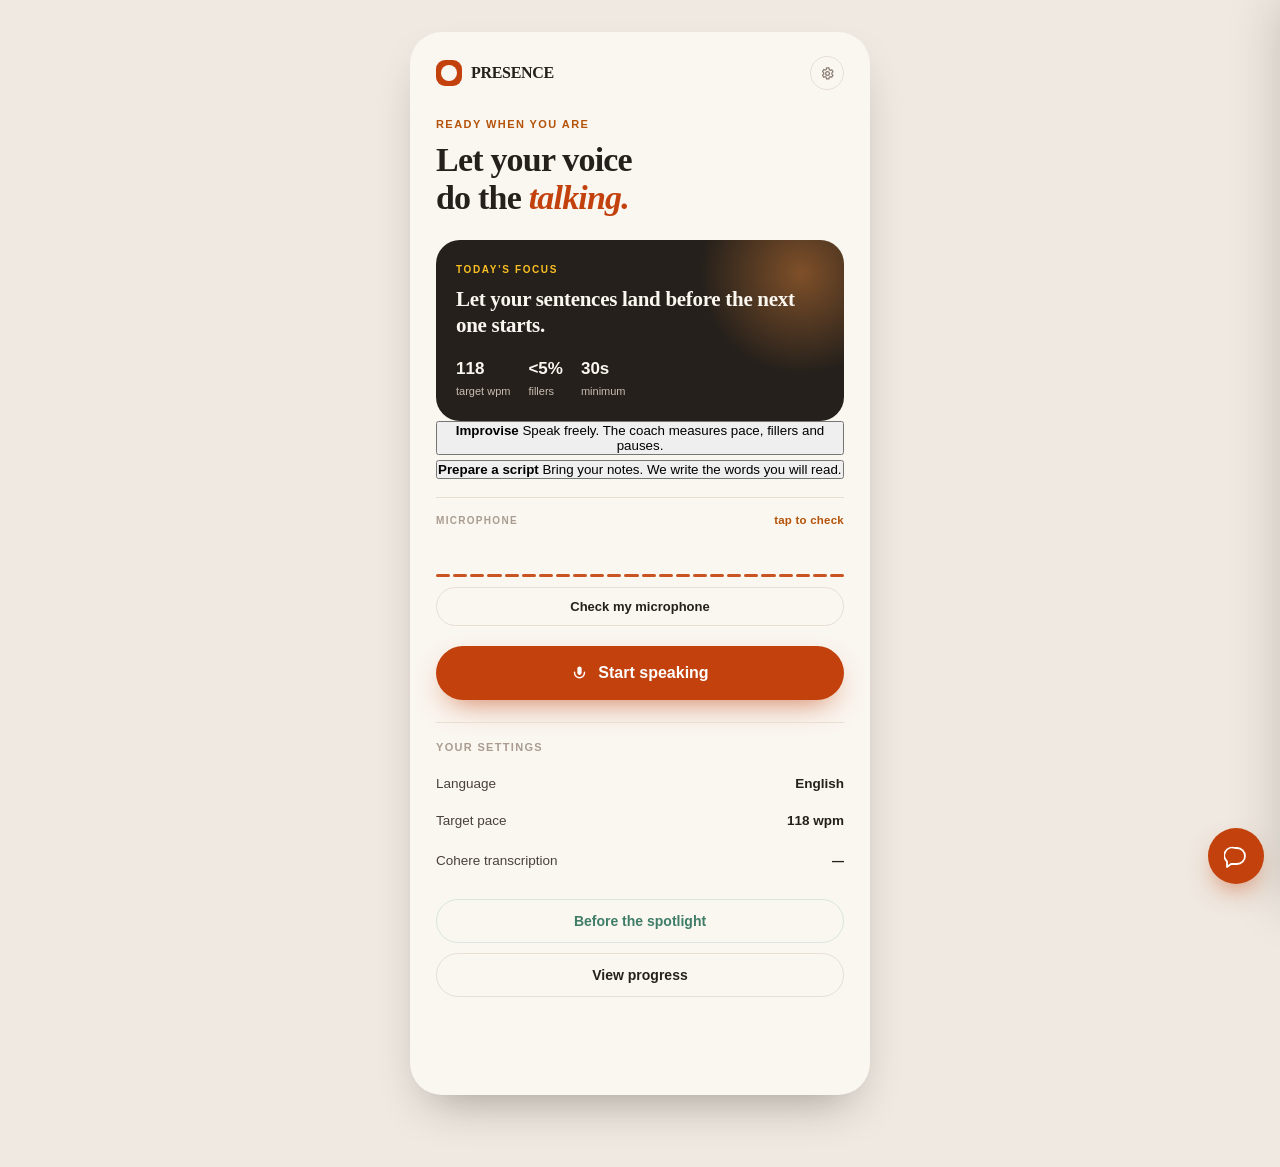
==== commit 73223b6c: "Add the improvise-or-script choice, reading view and review card to the page" ====
--- a/presence/static/index.html
+++ b/presence/static/index.html
@@ -40,11 +40,37 @@
     <!-- Practice passage. Optional: the student can paste the text they will
          read, so the transcript can be compared against what was intended.
          Empty means free speech, which is the default. -->
-    <details class="passage">
-      <summary>Practise a specific passage <span class="dim">(optional)</span></summary>
-      <p class="cardnote">Paste what you plan to say. It appears above the transcript while you speak, so you can glance at it.</p>
-      <textarea id="passageInput" rows="3" placeholder="Paste your speech or paragraph here…"></textarea>
-    </details>
+    <div class="mode" role="radiogroup" aria-label="How do you want to practise?">
+      <button class="modecard active" id="modeImprovise" role="radio" aria-checked="true" data-mode="improvise" type="button">
+        <strong>Improvise</strong>
+        <span>Speak freely. The coach measures pace, fillers and pauses.</span>
+      </button>
+      <button class="modecard" id="modeScript" role="radio" aria-checked="false" data-mode="script" type="button">
+        <strong>Prepare a script</strong>
+        <span>Bring your notes. We write the words you will read.</span>
+      </button>
+    </div>
+    <div class="scriptprep" id="scriptPrep" hidden>
+      <p class="cardnote">Upload your notes or paste them. We turn them into a script you can read from.</p>
+      <div class="scriptprep-row">
+        <label class="ghostbtn filepick" for="scriptFile">Choose a file</label>
+        <input id="scriptFile" type="file" accept=".txt,.md,text/plain,text/markdown" hidden>
+        <button class="ghostbtn" id="scriptPasteBtn" type="button">Or paste notes</button>
+      </div>
+      <p class="scriptlimit" id="scriptLimit">
+        We can read <strong>.txt</strong> and <strong>.md</strong>. A presentation
+        file (PowerPoint, PDF, Word) needs a text export first — this app has no
+        document parser, and will not pretend otherwise.
+      </p>
+      <textarea id="scriptSource" rows="4" placeholder="Paste your presentation notes here…" hidden></textarea>
+      <div class="scriptprep-row">
+        <button class="record" id="scriptMakeBtn" type="button" disabled>
+          Turn these notes into a script
+        </button>
+      </div>
+      <p class="cardnote" id="scriptStatus"></p>
+      <p class="scriptlimit" id="scriptError" hidden></p>
+    </div>
 
     <!-- Microphone check before recording.
          The live meter only existed on the speaking screen, so a student
@@ -126,7 +152,16 @@
     </svg>
     <p class="sr-only" id="paceStatus" aria-live="polite">Waiting for speech</p>
 
-    <div class="passageview" id="passageView" hidden></div>
+    <div class="scriptview" id="scriptView" hidden aria-live="off">
+      <div class="scriptview-head">
+        <span class="phead">Your script</span>
+        <button class="ghostbtn tiny" id="scriptViewToggle" type="button" aria-expanded="true">Hide</button>
+      </div>
+      <div class="teleprompter" id="teleprompterBox">
+        <div class="teleprompter-text" id="teleprompterText"></div>
+      </div>
+      <p class="scriptview-note" id="scriptViewNote" hidden></p>
+    </div>
 
     <div class="stops">
       <button class="stop" id="pauseBtn" aria-label="Pause session">
@@ -168,6 +203,14 @@
     </div>
     <p class="rnote" id="reportWpm">—</p>
 
+    <div class="card reviewcard">
+      <div class="cardhead">YOUR COACH'S REVIEW</div>
+      <div class="reviewbody" id="reviewBody">
+        <p class="reviewpending" id="reviewPending">Reading your numbers…</p>
+      </div>
+      <p class="cardnote" id="reviewSource"></p>
+    </div>
+
     <div class="card">
       <div class="cardhead">WHAT YOU SAID</div>
       <div class="transcript static" id="reportTranscript">
@@ -408,8 +451,18 @@
 
     <div class="chatlog" id="chatLog" aria-live="polite"></div>
 
+    <!-- Attached files appear here, above the input, so it is obvious what
+         the next answer will be reading. -->
+    <div class="chat-files" id="chatFiles"></div>
+
     <div class="chatrow">
-      <input id="chatInput" type="text" placeholder="What should I work on first?"
+      <label class="chat-attach" for="chatFile" aria-label="Attach a text file">
+        <svg viewBox="0 0 24 24" aria-hidden="true">
+          <path d="M21 11.5 12.5 20a5 5 0 0 1-7-7l8-8a3.5 3.5 0 0 1 5 5l-8 8a2 2 0 0 1-3-3l7.5-7.5"/>
+        </svg>
+      </label>
+      <input id="chatFile" type="file" accept=".txt,.md,.csv,.json,.srt,.vtt,text/*" hidden>
+      <input id="chatInput" type="text" placeholder="Ask the coach…"
              autocomplete="off" enterkeyhint="send">
       <button id="chatSendBtn">Send</button>
     </div>
@@ -477,18 +530,19 @@
     </div>
 
     <div class="side-section">
-      <h3>2. AI chat key — optional</h3>
-      <p class="note">A <strong>different</strong> provider (OpenCode, OpenAI, Ollama) for the coach chat. Empty is fine: chat answers from your own numbers instead.</p>
-      <div class="field">
-        <label for="llmKey">AI provider key</label>
+      <h3>2. OpenAI key — for the AI coach</h3>
+      <p class="note">From <strong>platform.openai.com/api-keys</strong>. This turns the chat into a real LLM. Without it the chat answers from your own measurements instead.</p>
+      <div class="field">
+        <label for="llmKey">OpenAI API key</label>
         <div class="keywrap">
-          <input id="llmKey" type="password" autocomplete="off" placeholder="Optional">
+          <input id="llmKey" type="password" autocomplete="off" placeholder="sk-...">
           <button type="button" id="toggleLlmKey" aria-label="Show or hide AI key">Show</button>
         </div>
       </div>
-      <div class="field">
-        <label for="apiEndpoint">AI chat endpoint</label>
-        <input id="apiEndpoint" type="url" placeholder="https://opencode.ai/inference/openai/v1">
+      <p class="note" id="llmKeyStatus">Not set yet.</p>
+      <div class="field">
+        <label for="apiEndpoint">Other endpoint <span class="hint small">(leave empty for OpenAI)</span></label>
+        <input id="apiEndpoint" type="url" placeholder="Leave empty">
       </div>
     </div>
 
@@ -505,6 +559,7 @@
     </div>
 
     <button class="savebtn" id="saveSettings">Save settings</button>
+    <p class="note" id="buildInfo" style="text-align:center;margin-top:14px">version —</p>
   </aside>
 
   <div class="toast" id="toast" role="status" aria-live="polite"></div>
--- a/presence/static/app.css
+++ b/presence/static/app.css
@@ -664,7 +664,7 @@
 .chatmsg.coach { justify-self: start; background: var(--paper-2); color: var(--ink); border-bottom-left-radius: 5px; }
 .chatmsg.pending { opacity: .6; font-style: italic; }
 
-.chatrow { display: flex; gap: 8px; }
+.chatrow { display: flex; gap: 6px; align-items: stretch; }
 
 .chatrow input {
   flex: 1;
@@ -1582,3 +1582,65 @@
 @media (prefers-reduced-motion: reduce) {
   .chat-fab:hover { transform: none; }
 }
+
+/* ==========================================================================
+   CHAT FILE ATTACHMENT
+   Text files are read in the browser and sent as context. Binary files are
+   refused with a clear reason rather than silently producing nonsense.
+   ========================================================================== */
+
+.chat-files { display: flex; flex-wrap: wrap; gap: 6px; }
+
+.chat-files:empty { display: none; }
+
+.chip {
+  display: inline-flex;
+  align-items: center;
+  gap: 6px;
+  background: var(--panel-3, #f2ece3);
+  border: 1px solid var(--rule);
+  border-radius: 99px;
+  padding: 5px 8px 5px 11px;
+  font-size: 11.5px;
+  color: var(--ink-soft);
+  max-width: 100%;
+}
+
+.chip .name {
+  overflow: hidden;
+  text-overflow: ellipsis;
+  white-space: nowrap;
+  max-width: 180px;
+}
+
+.chip .meta { color: var(--muted); font-size: 10px; }
+
+.chip button {
+  border: 0;
+  background: transparent;
+  color: var(--muted);
+  cursor: pointer;
+  font-size: 14px;
+  line-height: 1;
+  padding: 0 2px;
+}
+
+.chip button:hover { color: var(--accent); }
+
+.chat-attach {
+  display: grid;
+  place-items: center;
+  width: 44px;
+  height: auto;
+  align-self: stretch;
+  border-radius: 12px;
+  border: 1.5px solid var(--rule);
+  background: var(--paper-2);
+  color: var(--muted);
+  cursor: pointer;
+  flex: none;
+  transition: border-color .16s ease, color .16s ease;
+}
+
+.chat-attach:hover { border-color: var(--accent); color: var(--accent); }
+.chat-attach svg { width: 18px; height: 18px; stroke: currentColor; fill: none; stroke-width: 1.8; stroke-linecap: round; stroke-linejoin: round; }
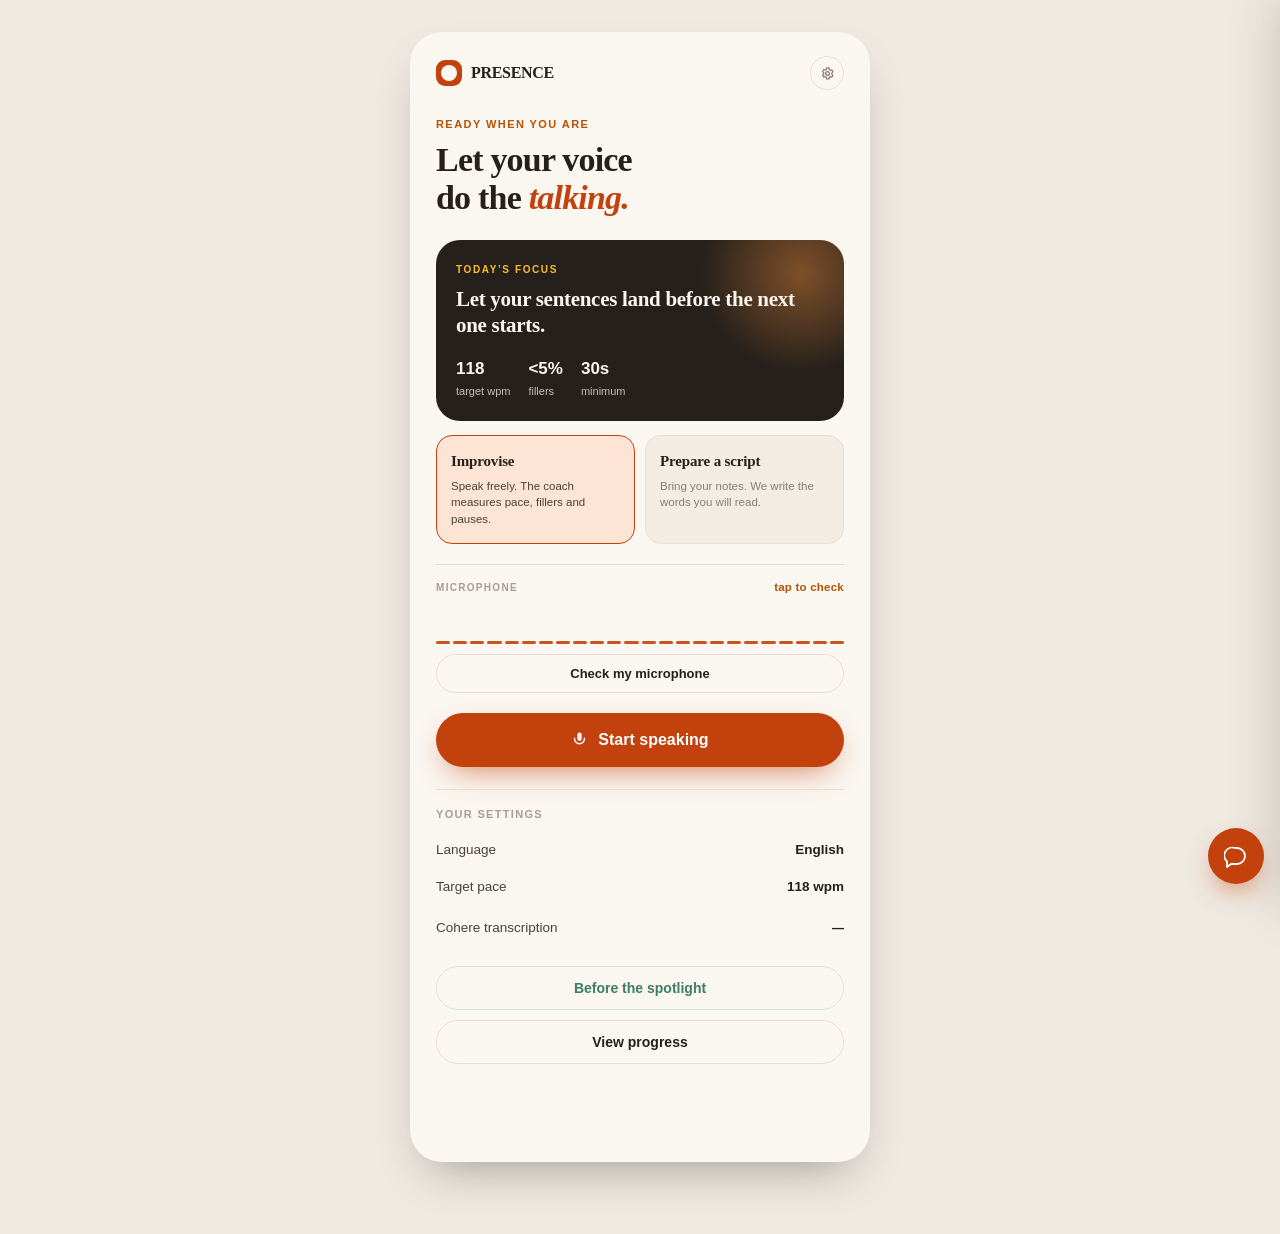
==== commit 949de515: "Add files via upload" ====
--- a/presence/static/index.html
+++ b/presence/static/index.html
@@ -517,36 +517,6 @@
     </div>
 
     <div class="side-section">
-      <h3>1. Cohere key — transcription</h3>
-      <p class="note">From <strong>dashboard.cohere.com</strong>. Turns speech into text. Without it the page still measures, but nothing is typed on screen.</p>
-      <div class="field">
-        <label for="apiKey">Cohere API key</label>
-        <div class="keywrap">
-          <input id="apiKey" type="password" autocomplete="off" placeholder="Paste your Cohere key">
-          <button type="button" id="toggleKey" aria-label="Show or hide Cohere key">Show</button>
-        </div>
-      </div>
-      <p class="note" id="cohereKeyStatus">Not set yet.</p>
-    </div>
-
-    <div class="side-section">
-      <h3>2. OpenAI key — for the AI coach</h3>
-      <p class="note">From <strong>platform.openai.com/api-keys</strong>. This turns the chat into a real LLM. Without it the chat answers from your own measurements instead.</p>
-      <div class="field">
-        <label for="llmKey">OpenAI API key</label>
-        <div class="keywrap">
-          <input id="llmKey" type="password" autocomplete="off" placeholder="sk-...">
-          <button type="button" id="toggleLlmKey" aria-label="Show or hide AI key">Show</button>
-        </div>
-      </div>
-      <p class="note" id="llmKeyStatus">Not set yet.</p>
-      <div class="field">
-        <label for="apiEndpoint">Other endpoint <span class="hint small">(leave empty for OpenAI)</span></label>
-        <input id="apiEndpoint" type="url" placeholder="Leave empty">
-      </div>
-    </div>
-
-    <div class="side-section">
       <h3>Feedback</h3>
       <div class="field">
         <label for="feedbackFrequency">AI feedback frequency</label>
--- a/presence/static/app.css
+++ b/presence/static/app.css
@@ -1644,3 +1644,114 @@
 
 .chat-attach:hover { border-color: var(--accent); color: var(--accent); }
 .chat-attach svg { width: 18px; height: 18px; stroke: currentColor; fill: none; stroke-width: 1.8; stroke-linecap: round; stroke-linejoin: round; }
+
+/* ==========================================================================
+   WAI-229: start-screen choice, script reading view, review card
+   ========================================================================== */
+
+.mode { display: grid; grid-template-columns: 1fr 1fr; gap: 10px; margin: 14px 0 4px; }
+
+.modecard {
+  display: flex; flex-direction: column; gap: 5px; align-items: flex-start;
+  text-align: left; padding: 14px 14px 15px; border-radius: 16px;
+  border: 1.5px solid var(--rule); background: var(--paper-2); cursor: pointer;
+  transition: border-color .18s ease, background .18s ease, transform .18s ease;
+  font: inherit; color: inherit;
+}
+
+.modecard strong {
+  font-family: "Fraunces", Georgia, serif; font-size: 15px; font-weight: 800;
+  letter-spacing: -.01em;
+}
+
+.modecard span { font-size: 11.5px; line-height: 1.45; color: var(--muted); }
+.modecard:hover { border-color: var(--accent); transform: translateY(-1px); }
+.modecard.active { border-color: var(--accent); background: var(--accent-soft, #fff4ec); }
+.modecard.active span { color: var(--ink-soft); }
+
+.scriptprep {
+  margin: 12px 0 0; padding: 14px; border-radius: 16px;
+  background: var(--paper-2); border: 1px solid var(--rule);
+}
+
+.scriptprep-row { display: flex; gap: 9px; align-items: center; flex-wrap: wrap; margin: 10px 0; }
+.filepick { display: inline-flex; align-items: center; cursor: pointer; }
+
+.scriptprep textarea {
+  width: 100%; border: 1.5px solid var(--rule); border-radius: 12px;
+  padding: 11px 12px; font: inherit; font-size: 13px; line-height: 1.5;
+  background: #fff; color: var(--ink); resize: vertical; min-height: 84px;
+}
+
+.scriptprep textarea:focus { outline: 2px solid rgba(194, 65, 12, .3); border-color: var(--accent); }
+
+/* The honest limit. Never hidden, never styled away. */
+.scriptlimit { font-size: 11.5px; line-height: 1.5; color: var(--muted); margin: 8px 0 0; }
+.scriptlimit.is-error {
+  color: #9a3412; background: #fff4ec; border-left: 3px solid var(--accent);
+  padding: 8px 10px; border-radius: 8px;
+}
+
+.scriptprep .record { margin-top: 0; }
+.scriptprep .record[disabled] { opacity: .45; cursor: not-allowed; }
+
+.scriptview {
+  margin-top: 10px; border-radius: 16px; background: var(--paper-2);
+  border-left: 3px solid var(--accent); overflow: hidden; flex: none;
+  max-height: 210px; display: flex; flex-direction: column;
+}
+
+.scriptview-head { display: flex; align-items: center; justify-content: space-between; padding: 9px 13px 0; }
+
+.scriptview-head .phead {
+  font-size: 9px; font-weight: 800; letter-spacing: .13em;
+  text-transform: uppercase; color: var(--accent-ink);
+}
+
+.ghostbtn.tiny { padding: 3px 9px; font-size: 10px; border-radius: 8px; }
+
+.teleprompter {
+  position: relative; overflow-y: auto; padding: 10px 16px 20px;
+  scroll-behavior: smooth;
+  mask-image: linear-gradient(to bottom, transparent 0, #000 12px, #000 78%, transparent 100%);
+  -webkit-mask-image: linear-gradient(to bottom, transparent 0, #000 12px, #000 78%, transparent 100%);
+}
+
+.teleprompter-text {
+  font-family: "Fraunces", Georgia, serif; font-size: 17px; line-height: 1.62;
+  color: var(--ink); white-space: pre-wrap; word-break: break-word;
+}
+
+.teleprompter-text .tline {
+  display: block; opacity: .55; transform: translateY(3px);
+  transition: opacity .5s ease, transform .5s ease;
+}
+
+.teleprompter-text .tline.is-current { opacity: 1; transform: translateY(0); }
+.teleprompter-text .tline.is-past { opacity: .32; }
+
+/* R6: words the student did not say. Marked, never hidden. */
+.teleprompter-text mark.skipped {
+  background: #ffe9d6; color: #9a3412; border-radius: 3px; padding: 0 1px;
+  text-decoration: underline wavy #c2410c 1px; text-underline-offset: 3px;
+}
+
+.scriptview-note { padding: 0 16px 12px; font-size: 11px; color: var(--muted); line-height: 1.5; }
+
+.reviewcard { border-left: 3px solid var(--accent); }
+.reviewbody { font-size: 13.5px; line-height: 1.62; color: var(--ink-soft); }
+.reviewbody p { margin: 0 0 8px; }
+.reviewbody p:last-child { margin-bottom: 0; }
+.reviewpending { color: var(--muted); font-style: italic; }
+.reviewerror { color: #9a3412; }
+
+@media (max-width: 420px) {
+  .mode { grid-template-columns: 1fr; }
+  .teleprompter-text { font-size: 16px; }
+}
+
+@media (prefers-reduced-motion: reduce) {
+  .modecard, .teleprompter-text .tline { transition: none; }
+  .teleprompter { scroll-behavior: auto; }
+  .modecard:hover { transform: none; }
+}
